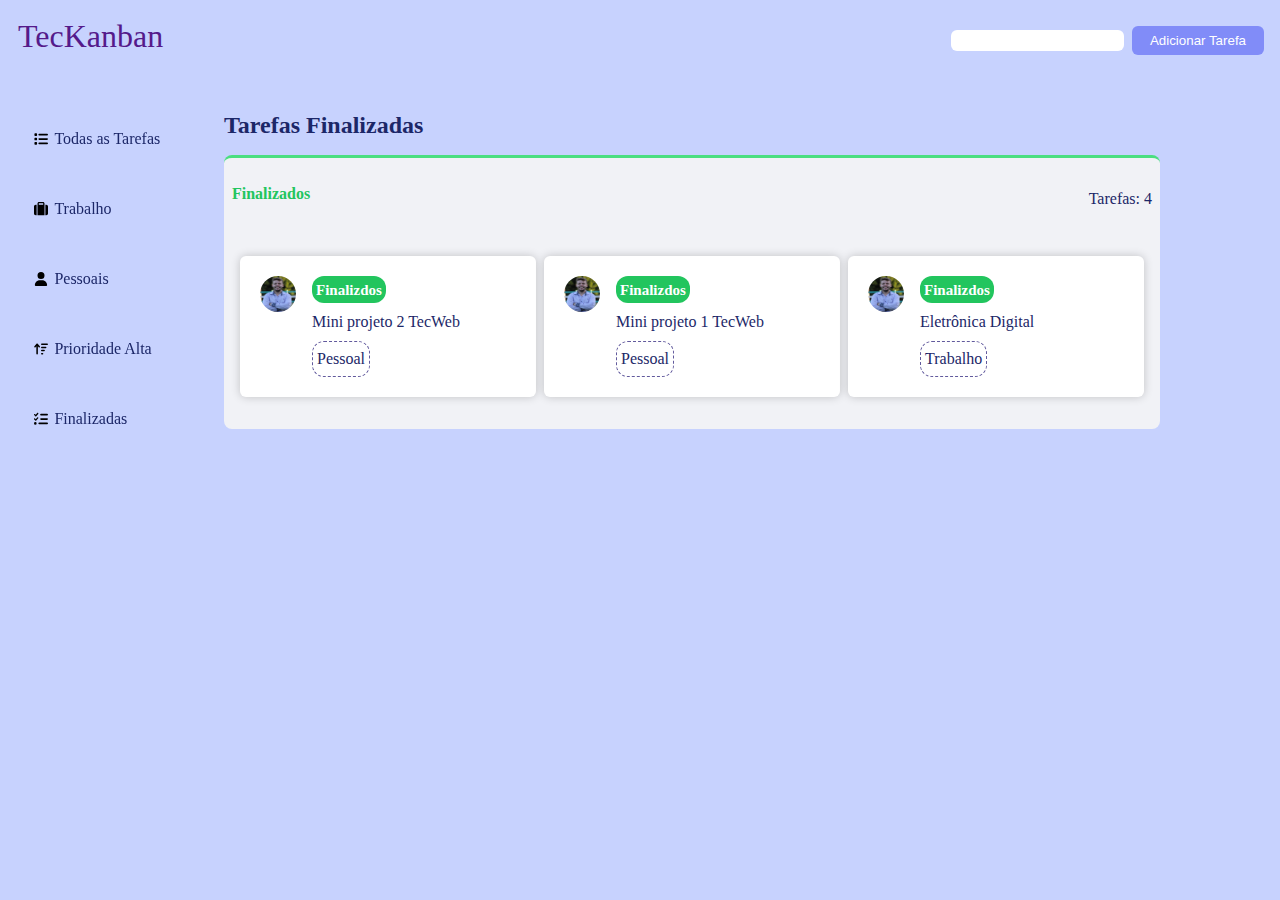
==== finalizadas.html @ caee8155 "feat: create finalizadas page" ====
<!DOCTYPE html>
<html lang="en">
  <head>
    <meta charset="UTF-8" />
    <meta name="viewport" content="width=device-width, initial-scale=1.0" />
    <title>TecKanban</title>
    <link rel="stylesheet" href="styles.css" />
    <link rel="shortcut icon" href="icon.png" />
  </head>
  <body>
    <header>
      <div>
        <a href="">TecKanban</a>
        <section>
          <input type="text" name="add" id="add" />
          <button>Adicionar Tarefa</button>
        </section>
      </div>
    </header>
    <main id="home">
      <aside>
        <nav>
          <a href=""
            ><img src="assets/todastarefas.svg" alt="" width="14" height="14" />
            <p>Todas as Tarefas</p></a
          >
          <a href=""
            ><img src="assets/trabalho.svg" alt="" width="14" height="14" />
            <p>Trabalho</p></a
          >
          <a href=""
            ><img src="assets/pessoal.svg" alt="" width="14" height="14" />
            <p>Pessoais</p></a
          >
          <a href=""
            ><img
              src="assets/altaprioridade.svg"
              alt=""
              width="14"
              height="14"
            />
            <p>Prioridade Alta</p></a
          >
          <a href=""
            ><img src="assets/finalizadas.svg" alt="" width="14" height="14" />
            <p>Finalizadas</p></a
          >
        </nav>
      </aside>
      <div>
        <h1 id="titlePage">Tarefas Finalizadas</h1>
        <div id="cards">
          <div id="listaDeCardsFinalizados">
            <section class="cardInfo">
              <h1 style="color: #22c55e; font-size: 16px; font-weight: 700">
                Finalizados
              </h1>
              <p>Tarefas: 4</p>
            </section>
            <!-- Card -->
            <div class="classListaunica">
              <div class="card">
                <div class="cardImage">
                  <img src="hitalo.jpg" alt="HR" />
                </div>
                <div class="textSectionCard">
                  <div class="marcadorFinalizados">
                    <h2>Finalizdos</h2>
                  </div>
                  <p>Mini projeto 2 TecWeb</p>
                  <div class="categoria">
                    <p>Pessoal</p>
                  </div>
                </div>
              </div>
              <div class="card">
                <div class="cardImage">
                  <img src="hitalo.jpg" alt="HR" />
                </div>
                <div class="textSectionCard">
                  <div class="marcadorFinalizados">
                    <h2>Finalizdos</h2>
                  </div>
                  <p>Mini projeto 1 TecWeb</p>
                  <div class="categoria">
                    <p>Pessoal</p>
                  </div>
                </div>
              </div>
              <div class="card">
                <div class="cardImage">
                  <img src="hitalo.jpg" alt="HR" />
                </div>
                <div class="textSectionCard">
                  <div class="marcadorFinalizados">
                    <h2>Finalizdos</h2>
                  </div>
                  <p>Eletrônica Digital</p>
                  <div class="categoria">
                    <p>Trabalho</p>
                  </div>
                </div>
              </div>
            </div>
          </div>
        </div>
      </div>
    </main>
  </body>
</html>
---- styles.css ----
body {
  margin: 0;
  padding: 0;
  box-sizing: border-box;
  display: flex;
  justify-content: center;
  background-color: #c7d2fe;
}

header {
  display: flex;
  position: fixed;
  max-width: 1440px;
  width: 100%;
  font-size: 2rem;
  z-index: 1;
  background-color: #c7d2fe;

  div {
    display: flex;
    justify-content: space-between;
    width: 100%;
    padding: 1rem 1rem;
  }

  input {
    border: 2px solid transparent;
    border-radius: 6px;
    font-size: 0.8rem;
    outline: none;
  }

  input:focus {
    border: 2px solid #6366f1;
  }

  button {
    background-color: #818cf8;
    color: #fff;
    border: 2px solid transparent;
    border-radius: 6px;
    padding: 0.3rem 1rem;
    cursor: pointer;
    outline: none;
  }

  button:focus {
    border: 2px solid #1e40af;
  }

  button:hover {
    opacity: 0.7;
    transition: 0.3s ease-in-out;
  }
}

main {
  margin-top: 5rem;
  width: 100%;
  padding: 1rem 1rem;
  max-width: 1440px;
  display: flex;
  flex-direction: row;
  gap: 1rem;
}

aside {
  padding: 1rem;
  border-radius: 4rem;
  width: 9rem;
}

nav {
  display: flex;
  flex-direction: column;
  gap: 1rem;
  position: fixed;

  @media (max-width: 768px) {
    gap: 2rem;
  }

  a {
    display: flex;
    align-items: center;
    gap: 0.4rem;

    p {
      @media (max-width: 768px) {
        display: none;
      }
    }
  }
}

a {
  text-decoration: none;
  border: 2px solid transparent;
  border-radius: 6px;
  outline: none;
}

a:hover {
  opacity: 0.7;
  text-decoration: underline;
  transition: 0.3s ease-in-out;
}

a:focus {
  border: 2px solid #6366f1;
}

p {
  color: #1c2768;
  font-size: 1rem;
}

#titlePage {
  color: #1c2768;
  font-size: 1.5rem;
  font-weight: bold;
  padding-left: 1rem;
}

#cards {
  display: flex;
  gap: 2rem;
  padding: 0 1rem;
  flex-wrap: wrap;
}

.card {
  display: flex;
  align-items: start;
  justify-content: start;
  gap: 1rem;
  min-width: 16rem;
  background-color: #fff;
  padding: 1.25rem;
  border-radius: 6px;
  box-shadow: 0 0 10px rgba(0, 0, 0, 0.2);
}

.cardInfo {
  display: flex;
  gap: 2rem;
  justify-content: space-between;
}

.cardImage {
  border-radius: 9999px;
}

.card img {
  border-radius: 9999px;
  width: 36px;
  height: 36px;
}

.classListaunica {
  padding: 1rem 0.5rem;
  display: flex;
  flex-direction: row;
  flex-wrap: wrap;
  gap: 0.5rem;
}

#listaDeCardsFinalizados {
  background-color: #f1f2f6;
  padding: 1rem 0.5rem;
  border-radius: 0.5rem;
  border-top: solid 3px;
  border-color: #4ade80;
  display: flex;
  flex-direction: column;
  gap: 1rem;
}

#listaDeCardsAltaPrioridade {
  background-color: #f1f2f6;
  padding: 1rem 0.5rem;
  border-radius: 0.5rem;
  border-top: solid 3px;
  border-color: #ef4444;
  display: flex;
  flex-direction: column;
  gap: 1rem;
}

#listaDeCardsMediaPrioridade {
  background-color: #f1f2f6;
  padding: 1rem 0.5rem;
  border-radius: 0.5rem;
  border-top: solid 3px;
  border-color: #fda263;
  display: flex;
  flex-direction: column;
  gap: 1rem;
}

#listaDeCardsBaixaPrioridade {
  background-color: #f1f2f6;
  padding: 1rem 0.5rem;
  border-radius: 0.5rem;
  border-top: solid 3px;
  border-color: #94a8f2;
  display: flex;
  flex-direction: column;
  gap: 1rem;
}

.marcadorFinalizados {
  padding: 1px 0.25rem;
  font-size: 10px;
  font-weight: 300;
  border-radius: 12px;
  width: fit-content;
  background-color: #22c55e;
  color: #fff;
}

.marcadorAltaPrioridade {
  padding: 1px 0.25rem;
  font-size: 10px;
  font-weight: 300;
  border-radius: 12px;
  width: fit-content;
  background-color: #ef4444;
  color: #fff;
}

.marcadorMediaPrioridade {
  padding: 1px 0.25rem;
  font-size: 10px;
  font-weight: 300;
  border-radius: 12px;
  width: fit-content;
  background-color: #fda263;
  color: #fff;
}

.marcadorBaixaPrioridade {
  padding: 1px 0.25rem;
  font-size: 10px;
  font-weight: 300;
  border-radius: 12px;
  width: fit-content;
  background-color: #94a8f2;
  color: #fff;
}

.textSectionCard {
  padding: 0px;
  line-height: 0px;
  display: flex;
  flex-direction: column;
  gap: 0.2rem;
  width: 100%;
}

.categoria {
  font-size: 1rem;
  font-weight: 500;
  border: 1px dashed #625a9d;
  border-radius: 12px;
  padding: 1px 0.25rem;
  width: fit-content;
}
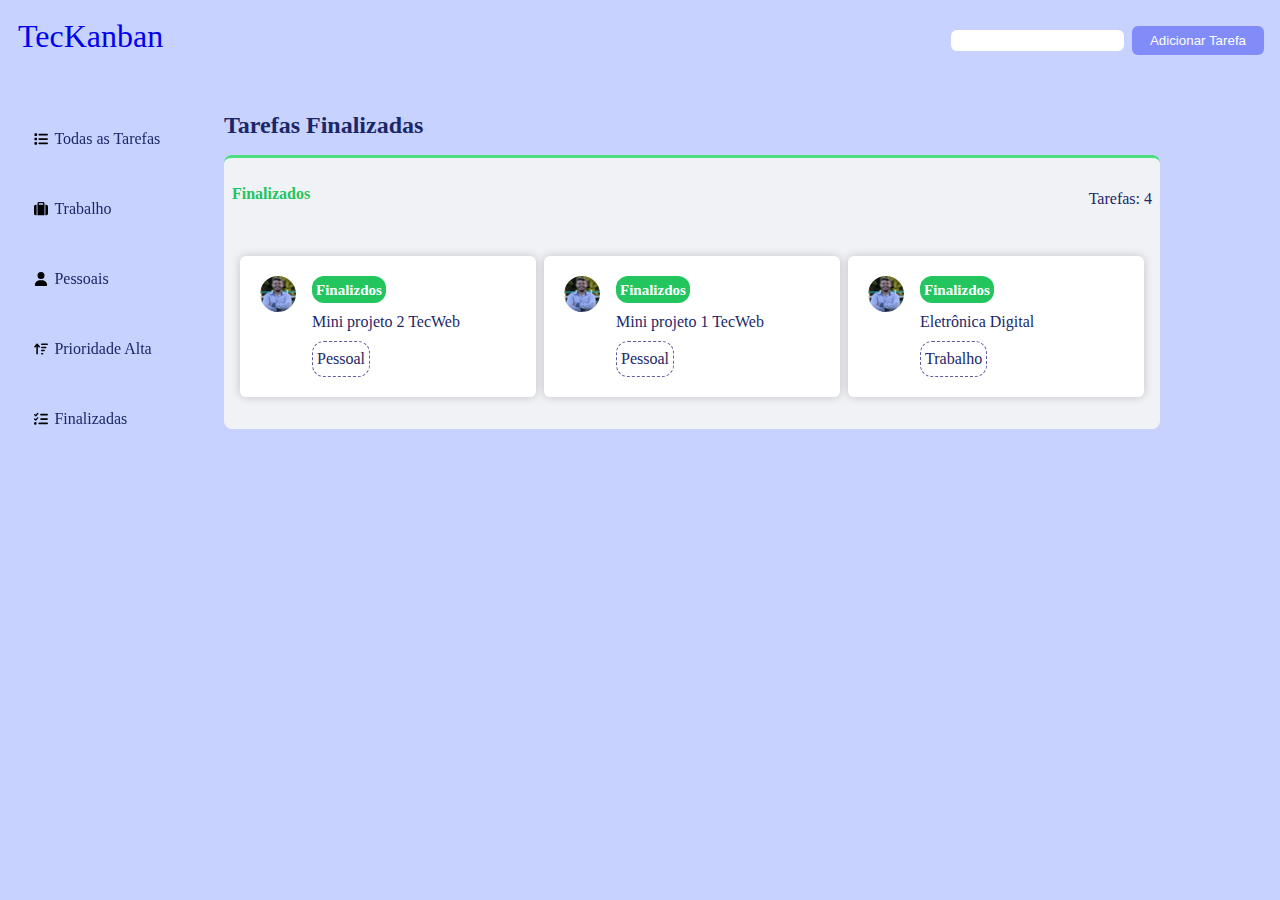
==== commit 064cbf85: "feat: add navigation in logo" ====
--- a/finalizadas.html
+++ b/finalizadas.html
@@ -10,7 +10,7 @@
   <body>
     <header>
       <div>
-        <a href="">TecKanban</a>
+        <a href="/">TecKanban</a>
         <section>
           <input type="text" name="add" id="add" />
           <button>Adicionar Tarefa</button>
@@ -20,19 +20,19 @@
     <main id="home">
       <aside>
         <nav>
-          <a href=""
+          <a href="/index.html"
             ><img src="assets/todastarefas.svg" alt="" width="14" height="14" />
             <p>Todas as Tarefas</p></a
           >
-          <a href=""
+          <a href="/trabalho.html"
             ><img src="assets/trabalho.svg" alt="" width="14" height="14" />
             <p>Trabalho</p></a
           >
-          <a href=""
+          <a href="/pessoais.html"
             ><img src="assets/pessoal.svg" alt="" width="14" height="14" />
             <p>Pessoais</p></a
           >
-          <a href=""
+          <a href="/prioridadeAlta.html"
             ><img
               src="assets/altaprioridade.svg"
               alt=""
@@ -41,7 +41,7 @@
             />
             <p>Prioridade Alta</p></a
           >
-          <a href=""
+          <a href="/finalizadas.html"
             ><img src="assets/finalizadas.svg" alt="" width="14" height="14" />
             <p>Finalizadas</p></a
           >
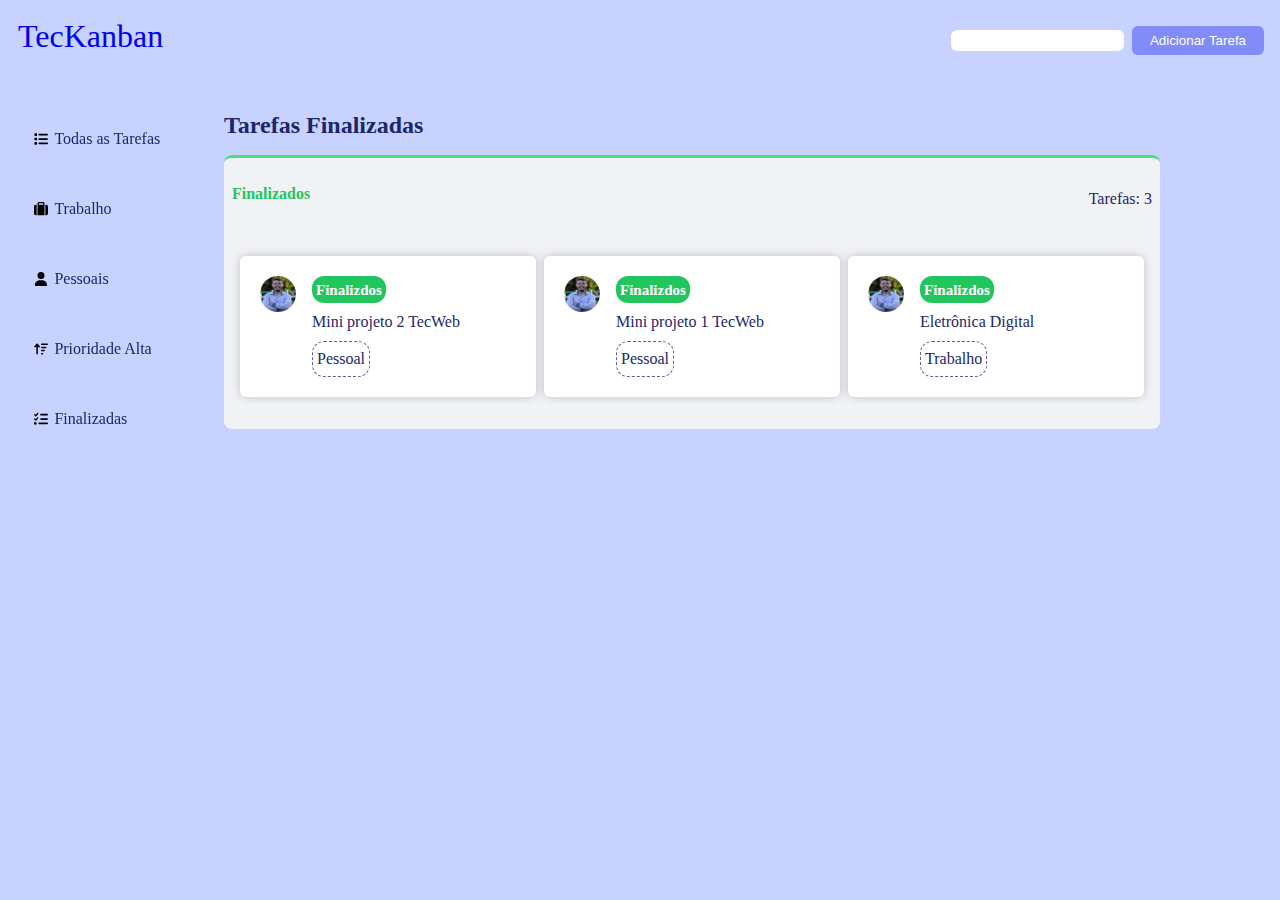
==== commit e7a7def6: "3" ====
--- a/finalizadas.html
+++ b/finalizadas.html
@@ -55,7 +55,7 @@
               <h1 style="color: #22c55e; font-size: 16px; font-weight: 700">
                 Finalizados
               </h1>
-              <p>Tarefas: 4</p>
+              <p>Tarefas: 3</p>
             </section>
             <!-- Card -->
             <div class="classListaunica">
